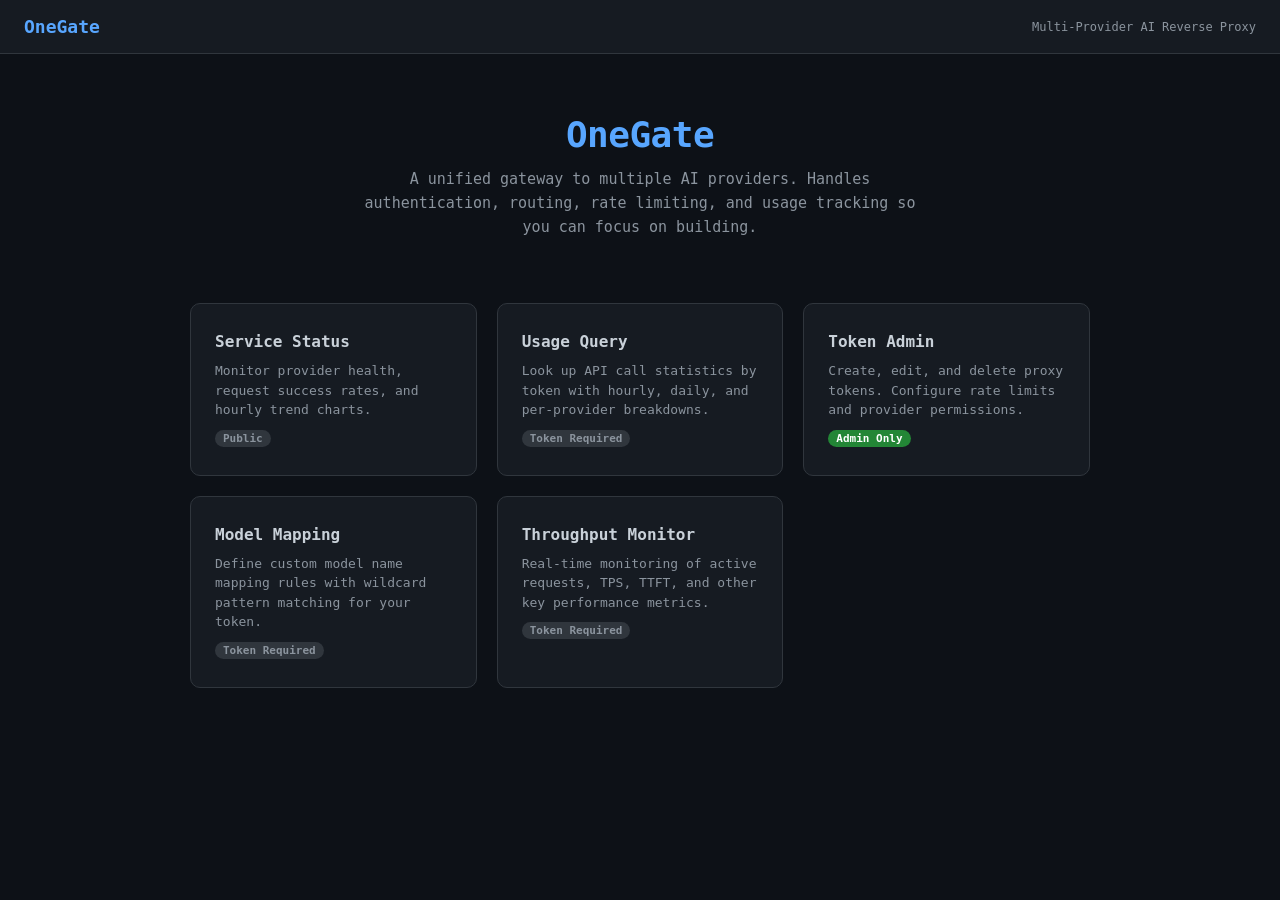
==== static/index.html @ 23225939 "Initial commit: OneGate multi-provider AI reverse proxy - Token pool with SQLite-backed auth, routin" ====
<!DOCTYPE html>
<html lang="en">

<head>
  <meta charset="UTF-8">
  <meta name="viewport" content="width=device-width, initial-scale=1.0">
  <title>OneGate</title>
  <link rel="stylesheet" href="/static/common.css">
  <style>
    .hero {
      text-align: center;
      padding: 60px 24px 40px
    }

    .hero h1 {
      font-size: 36px;
      color: #58a6ff;
      margin-bottom: 12px;
      letter-spacing: -0.5px
    }

    .hero p {
      font-size: 15px;
      color: #8b949e;
      max-width: 560px;
      margin: 0 auto;
      line-height: 1.6
    }

    .nav-grid {
      display: grid;
      grid-template-columns: repeat(auto-fit, minmax(260px, 1fr));
      gap: 20px;
      max-width: 900px;
      margin: 0 auto
    }

    .nav-card {
      background: #161b22;
      border: 1px solid #30363d;
      border-radius: 10px;
      padding: 28px 24px;
      text-decoration: none;
      color: inherit;
      transition: border-color .2s, box-shadow .2s, transform .15s;
      display: flex;
      flex-direction: column;
      gap: 10px
    }

    .nav-card:hover {
      border-color: #58a6ff;
      box-shadow: 0 0 20px rgba(88, 166, 255, .12);
      transform: translateY(-2px)
    }

    .nav-card .title {
      font-size: 16px;
      font-weight: 600;
      color: #c9d1d9
    }

    .nav-card .desc {
      font-size: 13px;
      color: #8b949e;
      line-height: 1.5
    }

    .nav-card .badge {
      display: inline-block;
      background: #238636;
      color: #fff;
      font-size: 11px;
      padding: 2px 8px;
      border-radius: 10px;
      width: fit-content;
      font-weight: 600
    }

    .nav-card .badge.public {
      background: #30363d;
      color: #8b949e
    }
  </style>
</head>

<body>
  <div class="header">
    <h1>OneGate</h1>
    <span class="info">Multi-Provider AI Reverse Proxy</span>
  </div>

  <div class="hero">
    <h1>OneGate</h1>
    <p>A unified gateway to multiple AI providers. Handles authentication, routing, rate limiting, and usage tracking so you can focus on building.</p>
  </div>

  <div class="container">
    <div class="nav-grid">
      <a class="nav-card" href="/status">
        <span class="title">Service Status</span>
        <span class="desc">Monitor provider health, request success rates, and hourly trend charts.</span>
        <span class="badge public">Public</span>
      </a>
      <a class="nav-card" href="/usage">
        <span class="title">Usage Query</span>
        <span class="desc">Look up API call statistics by token with hourly, daily, and per-provider breakdowns.</span>
        <span class="badge public">Token Required</span>
      </a>
      <a class="nav-card" href="/admin">
        <span class="title">Token Admin</span>
        <span class="desc">Create, edit, and delete proxy tokens. Configure rate limits and provider permissions.</span>
        <span class="badge">Admin Only</span>
      </a>
      <a class="nav-card" href="/mapping">
        <span class="title">Model Mapping</span>
        <span class="desc">Define custom model name mapping rules with wildcard pattern matching for your token.</span>
        <span class="badge public">Token Required</span>
      </a>
      <a class="nav-card" href="/throughput">
        <span class="title">Throughput Monitor</span>
        <span class="desc">Real-time monitoring of active requests, TPS, TTFT, and other key performance metrics.</span>
        <span class="badge public">Token Required</span>
      </a>
    </div>
  </div>
</body>

</html>
---- static/common.css ----
* {
  margin: 0;
  padding: 0;
  box-sizing: border-box
}

body {
  font-family: -apple-system, BlinkMacSystemFont, 'Segoe UI', Roboto, monospace;
  background: #0d1117;
  color: #c9d1d9;
  min-height: 100vh
}

.header {
  background: #161b22;
  border-bottom: 1px solid #30363d;
  padding: 16px 24px;
  display: flex;
  justify-content: space-between;
  align-items: center
}

.header h1 {
  font-size: 18px;
  color: #58a6ff
}

.header .info {
  font-size: 12px;
  color: #8b949e
}

.container {
  max-width: 1200px;
  margin: 0 auto;
  padding: 24px
}

.btn {
  background: #21262d;
  border: 1px solid #30363d;
  color: #c9d1d9;
  padding: 6px 16px;
  border-radius: 6px;
  cursor: pointer;
  font-size: 13px;
  transition: background .15s;
  white-space: nowrap
}

.btn:hover {
  background: #30363d
}

.btn-primary {
  background: #238636;
  border-color: #2ea043;
  color: #fff
}

.btn-primary:hover {
  background: #2ea043
}

.btn-danger {
  background: #da3633;
  border-color: #f85149;
  color: #fff
}

.btn-danger:hover {
  background: #f85149
}

.btn-sm {
  padding: 3px 10px;
  font-size: 12px
}

table {
  width: 100%;
  border-collapse: collapse
}

th {
  background: #21262d;
  padding: 8px 12px;
  text-align: left;
  color: #8b949e;
  font-weight: 600;
  font-size: 12px;
  text-transform: uppercase;
  letter-spacing: .5px
}

td {
  padding: 6px 12px;
  border-top: 1px solid #21262d;
  font-size: 13px
}

tr:hover td {
  background: #1c2128
}

.tag {
  background: #1f2937;
  border: 1px solid #30363d;
  padding: 2px 8px;
  border-radius: 12px;
  font-size: 11px;
  color: #c9d1d9
}

.tag-all {
  border-color: #238636;
  color: #3fb950
}

.card {
  background: #161b22;
  border: 1px solid #30363d;
  border-radius: 8px;
  padding: 20px;
  margin-bottom: 20px
}

.card h3 {
  font-size: 13px;
  color: #8b949e;
  text-transform: uppercase;
  letter-spacing: .5px;
  margin-bottom: 14px
}

.summary-grid {
  display: grid;
  grid-template-columns: repeat(auto-fit, minmax(120px, 1fr));
  gap: 12px
}

.summary-item {
  background: #0d1117;
  border: 1px solid #21262d;
  border-radius: 6px;
  padding: 14px;
  text-align: center
}

.summary-item .value {
  font-size: 24px;
  font-weight: 700;
  color: #58a6ff;
  font-variant-numeric: tabular-nums
}

.summary-item .label {
  font-size: 11px;
  color: #8b949e;
  margin-top: 4px;
  text-transform: uppercase;
  letter-spacing: .5px
}

.error-msg {
  color: #f85149;
  font-size: 13px;
  padding: 8px 0
}

.loading {
  text-align: center;
  padding: 40px;
  color: #484f58;
  font-size: 14px
}

.empty {
  text-align: center;
  padding: 40px;
  color: #484f58;
  font-size: 14px
}
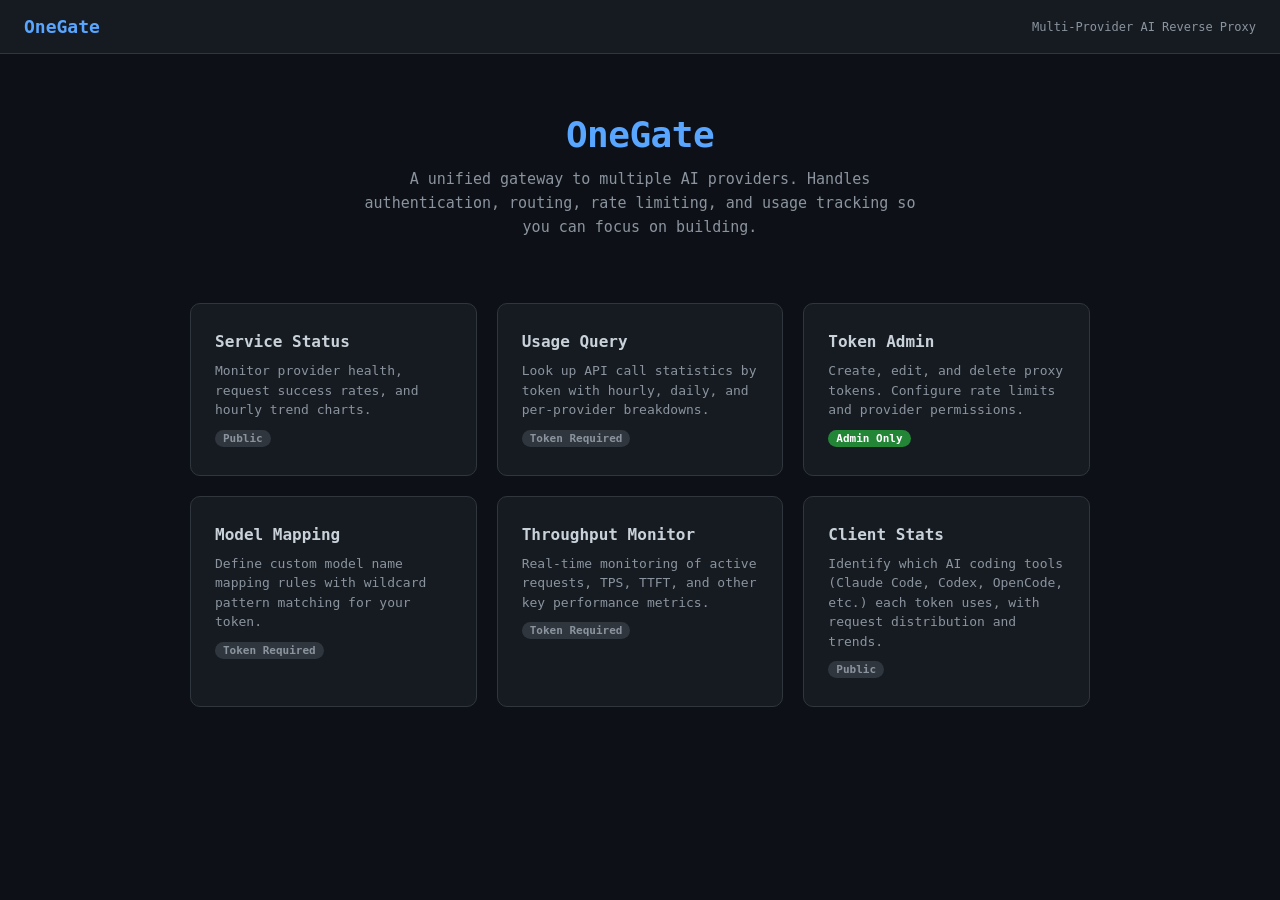
==== commit 57311f2f: "feat: client tool recognition and per-client usage stats Fingerprint each request by User-Agent / he" ====
--- a/static/index.html
+++ b/static/index.html
@@ -122,6 +122,11 @@
         <span class="desc">Real-time monitoring of active requests, TPS, TTFT, and other key performance metrics.</span>
         <span class="badge public">Token Required</span>
       </a>
+      <a class="nav-card" href="/clients">
+        <span class="title">Client Stats</span>
+        <span class="desc">Identify which AI coding tools (Claude Code, Codex, OpenCode, etc.) each token uses, with request distribution and trends.</span>
+        <span class="badge public">Public</span>
+      </a>
     </div>
   </div>
 </body>
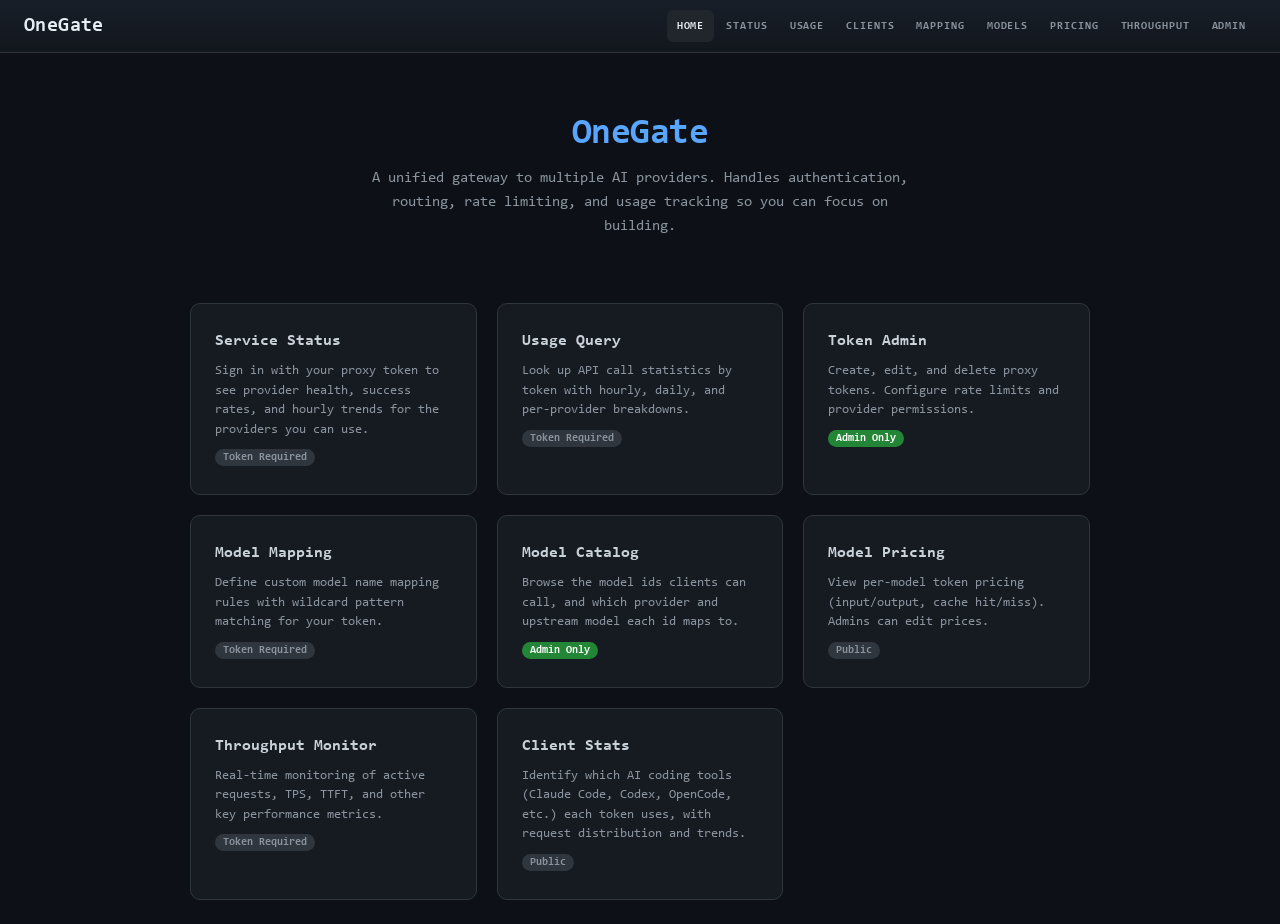
==== commit 8b880cf5: "feat(web): shared header/navigation, model catalog and pricing pages - add static/header.js so every" ====
--- a/static/index.html
+++ b/static/index.html
@@ -5,7 +5,8 @@
   <meta charset="UTF-8">
   <meta name="viewport" content="width=device-width, initial-scale=1.0">
   <title>OneGate</title>
-  <link rel="stylesheet" href="/static/common.css">
+  <link rel="stylesheet" href="/static/common.css?v=6">
+  <script src="/static/header.js?v=1"></script>
   <style>
     .hero {
       text-align: center;
@@ -85,10 +86,10 @@
 </head>
 
 <body>
-  <div class="header">
-    <h1>OneGate</h1>
-    <span class="info">Multi-Provider AI Reverse Proxy</span>
-  </div>
+  <div id="og-header"></div>
+  <script>
+    OneGateHeader.mount('#og-header', { active: 'home' });
+  </script>
 
   <div class="hero">
     <h1>OneGate</h1>
@@ -99,8 +100,8 @@
     <div class="nav-grid">
       <a class="nav-card" href="/status">
         <span class="title">Service Status</span>
-        <span class="desc">Monitor provider health, request success rates, and hourly trend charts.</span>
-        <span class="badge public">Public</span>
+        <span class="desc">Sign in with your proxy token to see provider health, success rates, and hourly trends for the providers you can use.</span>
+        <span class="badge public">Token Required</span>
       </a>
       <a class="nav-card" href="/usage">
         <span class="title">Usage Query</span>
@@ -117,6 +118,16 @@
         <span class="desc">Define custom model name mapping rules with wildcard pattern matching for your token.</span>
         <span class="badge public">Token Required</span>
       </a>
+      <a class="nav-card" href="/models">
+        <span class="title">Model Catalog</span>
+        <span class="desc">Browse the model ids clients can call, and which provider and upstream model each id maps to.</span>
+        <span class="badge">Admin Only</span>
+      </a>
+      <a class="nav-card" href="/pricing">
+        <span class="title">Model Pricing</span>
+        <span class="desc">View per-model token pricing (input/output, cache hit/miss). Admins can edit prices.</span>
+        <span class="badge public">Public</span>
+      </a>
       <a class="nav-card" href="/throughput">
         <span class="title">Throughput Monitor</span>
         <span class="desc">Real-time monitoring of active requests, TPS, TTFT, and other key performance metrics.</span>
--- a/static/common.css
+++ b/static/common.css
@@ -1,3 +1,25 @@
+@font-face {
+  font-family: 'Consolas';
+  src: url('/static/fonts/Consolas-Regular.ttf') format('truetype');
+  font-weight: 400;
+  font-style: normal;
+  font-display: swap
+}
+
+@font-face {
+  font-family: 'Consolas';
+  src: url('/static/fonts/Consolas-Bold.ttf') format('truetype');
+  font-weight: 700;
+  font-style: normal;
+  font-display: swap
+}
+
+:root {
+  --font-en: Consolas, 'Cascadia Code', 'SF Mono', Menlo, Monaco, 'Courier New', monospace;
+  --font-cn: 'PingFang SC', 'Microsoft YaHei', 'Hiragino Sans GB', 'Source Han Sans SC', 'Noto Sans CJK SC', sans-serif;
+  --font-all: Consolas, 'Cascadia Code', 'SF Mono', Menlo, Monaco, 'Courier New', monospace, 'PingFang SC', 'Microsoft YaHei', 'Hiragino Sans GB', 'Source Han Sans SC', 'Noto Sans CJK SC', sans-serif
+}
+
 * {
   margin: 0;
   padding: 0;
@@ -5,29 +27,204 @@
 }
 
 body {
-  font-family: -apple-system, BlinkMacSystemFont, 'Segoe UI', Roboto, monospace;
+  font-family: var(--font-all);
   background: #0d1117;
   color: #c9d1d9;
   min-height: 100vh
 }
 
-.header {
-  background: #161b22;
-  border-bottom: 1px solid #30363d;
-  padding: 16px 24px;
+.og-header {
+  position: sticky;
+  top: 0;
+  z-index: 60;
   display: flex;
-  justify-content: space-between;
-  align-items: center
-}
-
-.header h1 {
-  font-size: 18px;
-  color: #58a6ff
-}
-
-.header .info {
+  flex-wrap: wrap;
+  align-items: center;
+  gap: 8px 18px;
+  padding: 10px 24px;
+  background: linear-gradient(180deg, #181e27 0%, #12171e 100%);
+  border-bottom: 1px solid #30363d
+}
+
+.og-brand {
+  display: inline-flex;
+  align-items: center;
+  height: 32px;
+  flex: 0 0 auto;
+  font-size: 20px;
+  font-weight: 700;
+  letter-spacing: .4px;
+  line-height: 1;
+  color: #e6edf3;
+  text-decoration: none;
+  transition: color .16s ease
+}
+
+.og-brand:hover {
+  color: #58a6ff;
+  text-decoration: none
+}
+
+.og-brand:focus-visible {
+  background: #21262d;
+  border-radius: 6px;
+  outline: none
+}
+
+.og-title {
+  display: inline-flex;
+  align-items: center;
+  height: 32px;
+  flex: 0 1 auto;
+  min-width: 0;
+  max-width: 100%;
+  padding-left: 18px;
+  border-left: 1px solid #30363d;
+  font-size: 11px;
+  font-weight: 600;
+  letter-spacing: 1.4px;
+  line-height: 1;
+  text-transform: uppercase;
+  white-space: nowrap;
+  overflow: hidden;
+  text-overflow: ellipsis;
+  color: #8b949e
+}
+
+.og-nav {
+  display: flex;
+  flex-wrap: wrap;
+  align-items: center;
+  gap: 2px;
+  margin-left: auto
+}
+
+.og-nav a {
+  display: inline-flex;
+  align-items: center;
+  height: 32px;
+  padding: 0 10px;
+  border-radius: 6px;
+  font-size: 11px;
+  font-weight: 600;
+  letter-spacing: .9px;
+  line-height: 1;
+  text-transform: uppercase;
+  white-space: nowrap;
+  color: #8b949e;
+  text-decoration: none;
+  transition: color .15s ease, background .15s ease
+}
+
+.og-nav a:hover {
+  color: #e6edf3;
+  background: #21262d
+}
+
+.og-nav a:focus-visible {
+  outline: none;
+  background: #21262d;
+  color: #e6edf3
+}
+
+.og-nav a.is-active {
+  color: #e6edf3;
+  font-weight: 700;
+  background: #21262d
+}
+
+.og-actions {
+  display: flex;
+  flex-wrap: wrap;
+  align-items: center;
+  justify-content: flex-end;
+  gap: 8px 10px;
+  min-height: 32px;
+  max-width: 100%;
+  color: #8b949e
+}
+
+.og-actions .info {
+  max-width: 100%;
   font-size: 12px;
-  color: #8b949e
+  color: #8b949e;
+  overflow-wrap: anywhere
+}
+
+.og-actions a {
+  text-decoration: none
+}
+
+.og-actions .btn,
+.og-actions button {
+  flex: none
+}
+
+@media (max-width: 900px) {
+  .og-header {
+    position: static;
+    padding: 10px 18px;
+    gap: 10px 14px
+  }
+
+  .og-brand {
+    order: 1
+  }
+
+  .og-title {
+    order: 2
+  }
+
+  .og-actions {
+    order: 3;
+    margin-left: auto
+  }
+
+  .og-nav {
+    order: 4;
+    flex-basis: 100%;
+    margin-left: 0;
+    justify-content: flex-start;
+    padding-top: 8px;
+    border-top: 1px solid #21262d
+  }
+}
+
+@media (max-width: 640px) {
+  .og-header {
+    padding: 9px 14px;
+    gap: 8px 10px
+  }
+
+  .og-brand {
+    font-size: 18px
+  }
+
+  .og-title {
+    padding-left: 12px;
+    font-size: 10px;
+    letter-spacing: 1px
+  }
+
+  .og-nav {
+    order: 3;
+    gap: 1px;
+    padding-top: 6px
+  }
+
+  .og-nav a {
+    height: 30px;
+    padding: 0 7px;
+    font-size: 10.5px;
+    letter-spacing: .5px
+  }
+
+  .og-actions {
+    order: 4;
+    flex-basis: 100%;
+    margin-left: 0;
+    justify-content: flex-start
+  }
 }
 
 .container {
@@ -89,7 +286,6 @@
   color: #8b949e;
   font-weight: 600;
   font-size: 12px;
-  text-transform: uppercase;
   letter-spacing: .5px
 }
 
@@ -100,6 +296,27 @@
 }
 
 tr:hover td {
+  background: #1c2128
+}
+
+th.col-actions,
+th.actions,
+td.col-actions,
+td.actions {
+  position: sticky;
+  right: 0;
+  background: #0d1117;
+  z-index: 2;
+  box-shadow: inset 1px 0 0 #30363d
+}
+
+th.col-actions,
+th.actions {
+  z-index: 3
+}
+
+tr:hover td.col-actions,
+tr:hover td.actions {
   background: #1c2128
 }
 
@@ -128,7 +345,6 @@
 .card h3 {
   font-size: 13px;
   color: #8b949e;
-  text-transform: uppercase;
   letter-spacing: .5px;
   margin-bottom: 14px
 }
@@ -158,7 +374,6 @@
   font-size: 11px;
   color: #8b949e;
   margin-top: 4px;
-  text-transform: uppercase;
   letter-spacing: .5px
 }
 
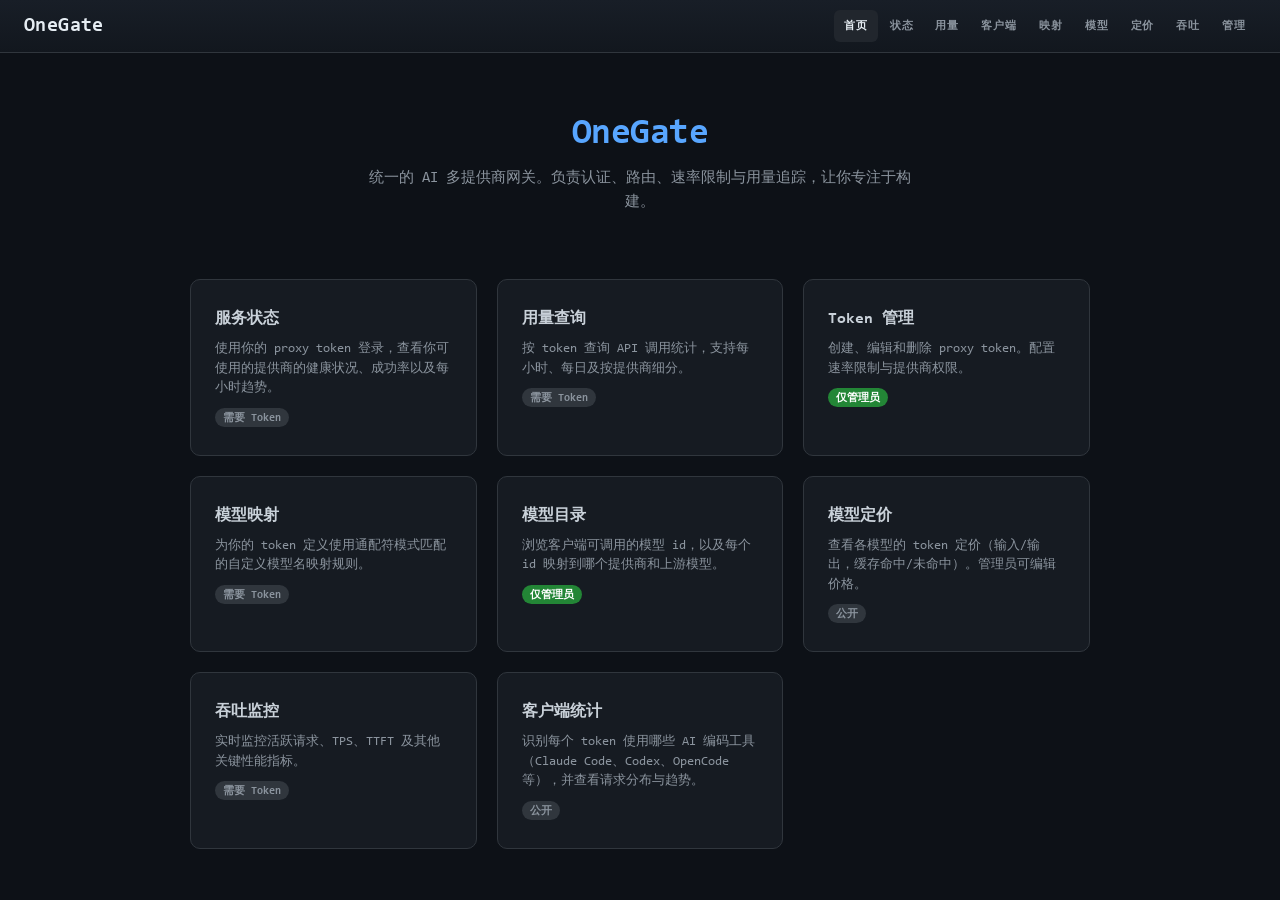
==== commit 21f4667c: "chore(i18n): localize UI, docs, and code comments to Chinese" ====
--- a/static/index.html
+++ b/static/index.html
@@ -1,12 +1,12 @@
 <!DOCTYPE html>
-<html lang="en">
+<html lang="zh-CN">
 
 <head>
   <meta charset="UTF-8">
   <meta name="viewport" content="width=device-width, initial-scale=1.0">
   <title>OneGate</title>
   <link rel="stylesheet" href="/static/common.css?v=6">
-  <script src="/static/header.js?v=1"></script>
+  <script src="/static/header.js?v=2"></script>
   <style>
     .hero {
       text-align: center;
@@ -93,50 +93,50 @@
 
   <div class="hero">
     <h1>OneGate</h1>
-    <p>A unified gateway to multiple AI providers. Handles authentication, routing, rate limiting, and usage tracking so you can focus on building.</p>
+    <p>统一的 AI 多提供商网关。负责认证、路由、速率限制与用量追踪，让你专注于构建。</p>
   </div>
 
   <div class="container">
     <div class="nav-grid">
       <a class="nav-card" href="/status">
-        <span class="title">Service Status</span>
-        <span class="desc">Sign in with your proxy token to see provider health, success rates, and hourly trends for the providers you can use.</span>
-        <span class="badge public">Token Required</span>
+        <span class="title">服务状态</span>
+        <span class="desc">使用你的 proxy token 登录，查看你可使用的提供商的健康状况、成功率以及每小时趋势。</span>
+        <span class="badge public">需要 Token</span>
       </a>
       <a class="nav-card" href="/usage">
-        <span class="title">Usage Query</span>
-        <span class="desc">Look up API call statistics by token with hourly, daily, and per-provider breakdowns.</span>
-        <span class="badge public">Token Required</span>
+        <span class="title">用量查询</span>
+        <span class="desc">按 token 查询 API 调用统计，支持每小时、每日及按提供商细分。</span>
+        <span class="badge public">需要 Token</span>
       </a>
       <a class="nav-card" href="/admin">
-        <span class="title">Token Admin</span>
-        <span class="desc">Create, edit, and delete proxy tokens. Configure rate limits and provider permissions.</span>
-        <span class="badge">Admin Only</span>
+        <span class="title">Token 管理</span>
+        <span class="desc">创建、编辑和删除 proxy token。配置速率限制与提供商权限。</span>
+        <span class="badge">仅管理员</span>
       </a>
       <a class="nav-card" href="/mapping">
-        <span class="title">Model Mapping</span>
-        <span class="desc">Define custom model name mapping rules with wildcard pattern matching for your token.</span>
-        <span class="badge public">Token Required</span>
+        <span class="title">模型映射</span>
+        <span class="desc">为你的 token 定义使用通配符模式匹配的自定义模型名映射规则。</span>
+        <span class="badge public">需要 Token</span>
       </a>
       <a class="nav-card" href="/models">
-        <span class="title">Model Catalog</span>
-        <span class="desc">Browse the model ids clients can call, and which provider and upstream model each id maps to.</span>
-        <span class="badge">Admin Only</span>
+        <span class="title">模型目录</span>
+        <span class="desc">浏览客户端可调用的模型 id，以及每个 id 映射到哪个提供商和上游模型。</span>
+        <span class="badge">仅管理员</span>
       </a>
       <a class="nav-card" href="/pricing">
-        <span class="title">Model Pricing</span>
-        <span class="desc">View per-model token pricing (input/output, cache hit/miss). Admins can edit prices.</span>
-        <span class="badge public">Public</span>
+        <span class="title">模型定价</span>
+        <span class="desc">查看各模型的 token 定价（输入/输出，缓存命中/未命中）。管理员可编辑价格。</span>
+        <span class="badge public">公开</span>
       </a>
       <a class="nav-card" href="/throughput">
-        <span class="title">Throughput Monitor</span>
-        <span class="desc">Real-time monitoring of active requests, TPS, TTFT, and other key performance metrics.</span>
-        <span class="badge public">Token Required</span>
+        <span class="title">吞吐监控</span>
+        <span class="desc">实时监控活跃请求、TPS、TTFT 及其他关键性能指标。</span>
+        <span class="badge public">需要 Token</span>
       </a>
       <a class="nav-card" href="/clients">
-        <span class="title">Client Stats</span>
-        <span class="desc">Identify which AI coding tools (Claude Code, Codex, OpenCode, etc.) each token uses, with request distribution and trends.</span>
-        <span class="badge public">Public</span>
+        <span class="title">客户端统计</span>
+        <span class="desc">识别每个 token 使用哪些 AI 编码工具（Claude Code、Codex、OpenCode 等），并查看请求分布与趋势。</span>
+        <span class="badge public">公开</span>
       </a>
     </div>
   </div>
